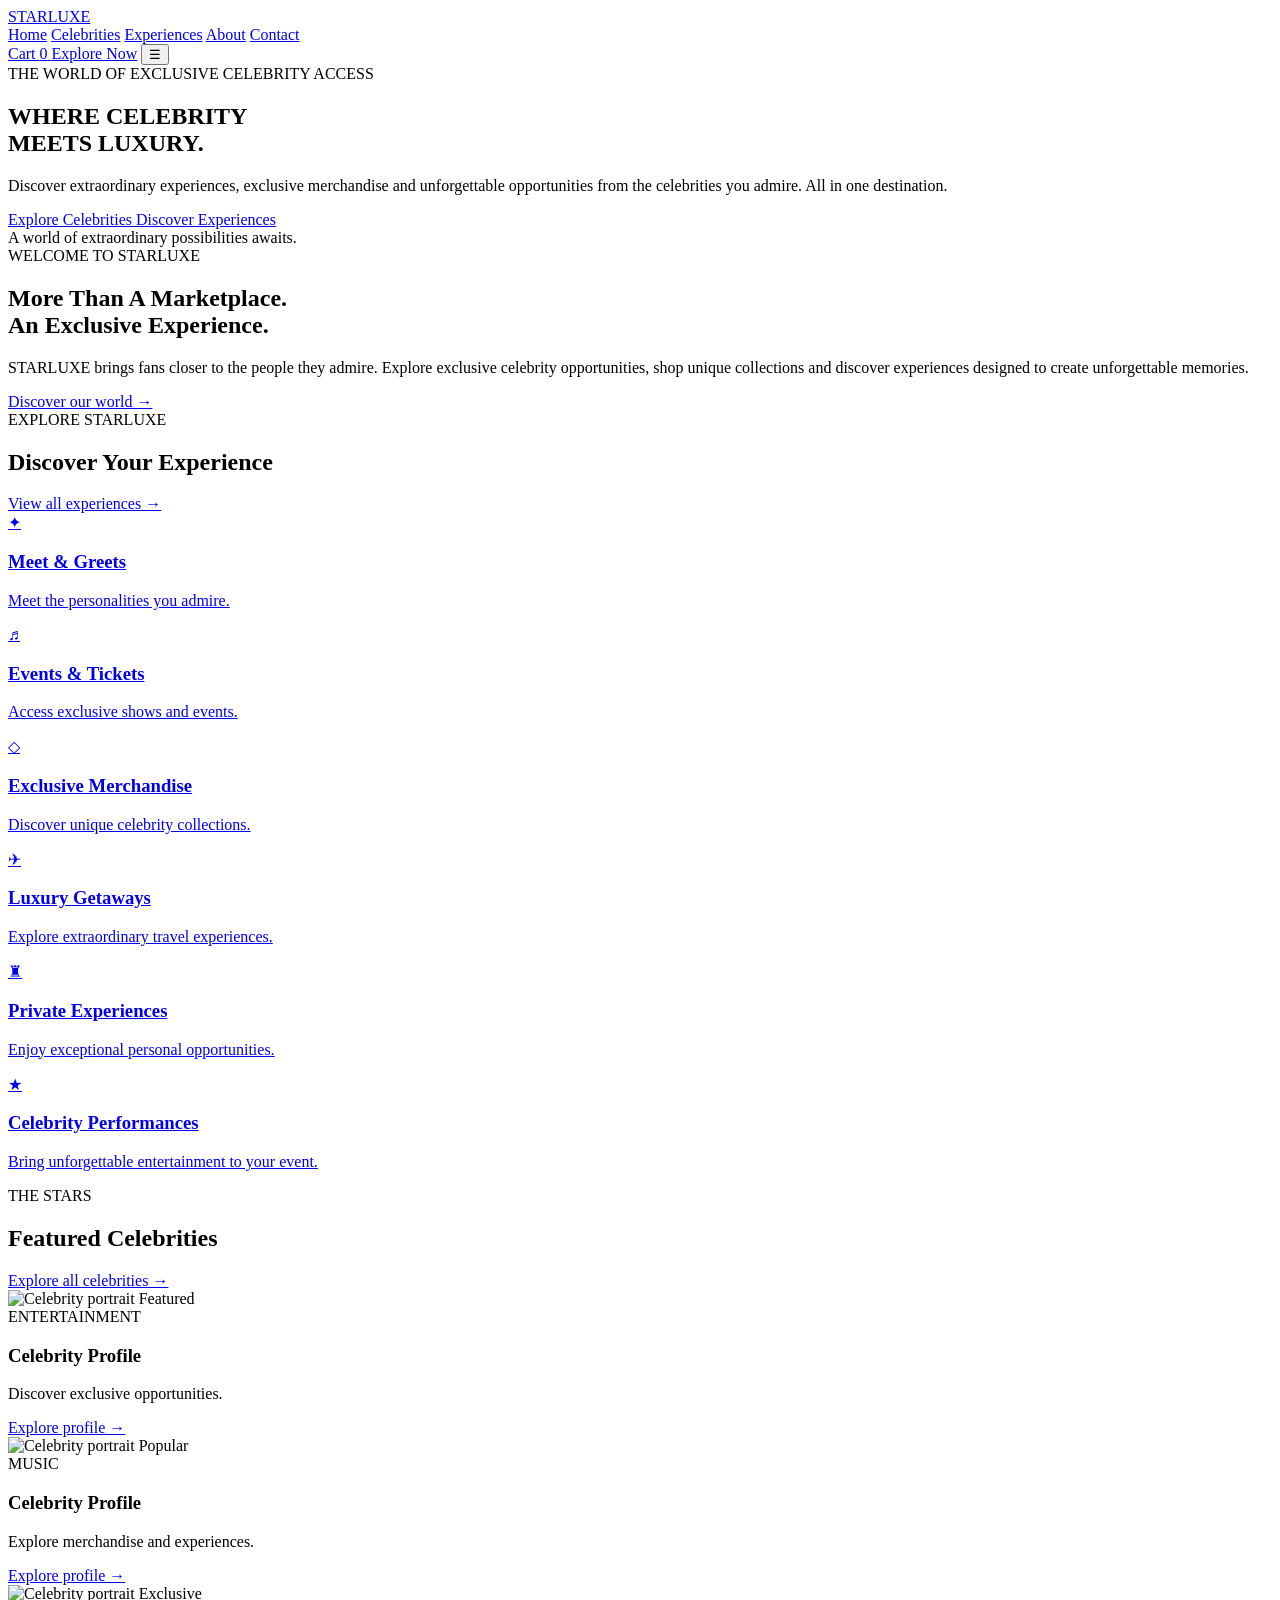
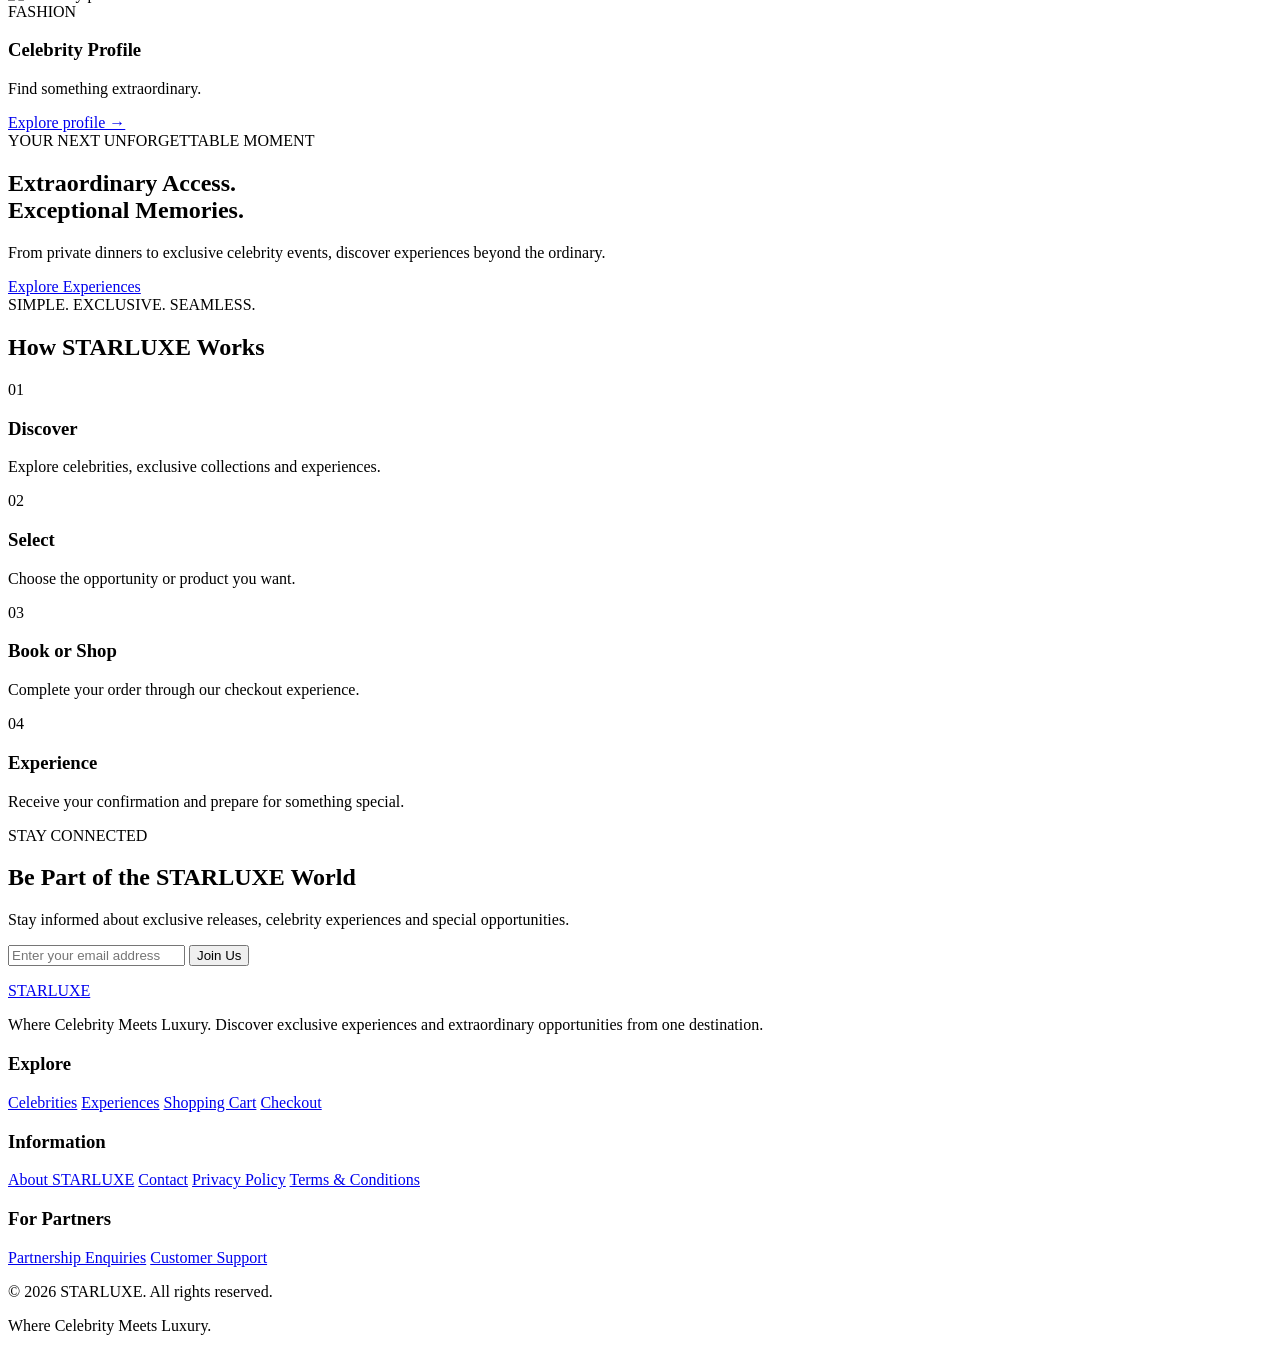
==== index.html @ 8457aee5 "Create STARLUXE homepage" ====
<!DOCTYPE html>
<html lang="en">
<head>
    <meta charset="UTF-8">
    <meta name="viewport" content="width=device-width, initial-scale=1.0">
    <meta name="description" content="STARLUXE — Discover exclusive celebrity experiences, luxury merchandise, private events and unforgettable opportunities.">
    <meta name="theme-color" content="#080808">

    <title>STARLUXE | Where Celebrity Meets Luxury</title>

    <link rel="preconnect" href="https://fonts.googleapis.com">
    <link rel="preconnect" href="https://fonts.gstatic.com" crossorigin>
    <link href="https://fonts.googleapis.com/css2?family=DM+Sans:wght@400;500;600;700&family=Playfair+Display:wght@500;600;700&display=swap" rel="stylesheet">

    <link rel="stylesheet" href="css/styles.css">
</head>

<body>

<header class="site-header">
    <div class="container nav-container">

        <a href="index.html" class="logo">
            STAR<span>LUXE</span>
        </a>

        <nav class="main-nav" id="mainNav">
            <a href="index.html" class="active">Home</a>
            <a href="celebrities.html">Celebrities</a>
            <a href="experiences.html">Experiences</a>
            <a href="#about">About</a>
            <a href="#contact">Contact</a>
        </nav>

        <div class="nav-actions">
            <a href="cart.html" class="cart-link">
                Cart <span class="cart-count" id="cartCount">0</span>
            </a>

            <a href="checkout.html" class="nav-button">Explore Now</a>

            <button class="menu-toggle" id="menuToggle" aria-label="Open navigation">
                ☰
            </button>
        </div>

    </div>
</header>


<main>

    <!-- HERO SECTION -->

    <section class="hero">

        <div class="hero-overlay"></div>

        <div class="container hero-content">

            <span class="eyebrow">THE WORLD OF EXCLUSIVE CELEBRITY ACCESS</span>

            <h1>
                WHERE CELEBRITY<br>
                MEETS <span>LUXURY.</span>
            </h1>

            <p>
                Discover extraordinary experiences, exclusive merchandise
                and unforgettable opportunities from the celebrities you admire.
                All in one destination.
            </p>

            <div class="hero-buttons">
                <a href="celebrities.html" class="btn btn-gold">
                    Explore Celebrities
                </a>

                <a href="experiences.html" class="btn btn-outline">
                    Discover Experiences
                </a>
            </div>

            <div class="hero-note">
                <span class="gold-dot"></span>
                A world of extraordinary possibilities awaits.
            </div>

        </div>

    </section>


    <!-- INTRODUCTION -->

    <section class="intro-section" id="about">

        <div class="container intro-grid">

            <div>
                <span class="section-label">WELCOME TO STARLUXE</span>

                <h2>
                    More Than A Marketplace.<br>
                    <span>An Exclusive Experience.</span>
                </h2>
            </div>

            <div class="intro-description">
                <p>
                    STARLUXE brings fans closer to the people they admire.
                    Explore exclusive celebrity opportunities, shop unique
                    collections and discover experiences designed to create
                    unforgettable memories.
                </p>

                <a href="celebrities.html" class="text-link">
                    Discover our world →
                </a>
            </div>

        </div>

    </section>


    <!-- CATEGORIES -->

    <section class="categories-section">

        <div class="container">

            <div class="section-heading">
                <div>
                    <span class="section-label">EXPLORE STARLUXE</span>
                    <h2>Discover Your <span>Experience</span></h2>
                </div>

                <a href="experiences.html" class="text-link">
                    View all experiences →
                </a>
            </div>


            <div class="category-grid">

                <a href="experiences.html?category=meet-and-greet" class="category-card">
                    <div class="category-icon">✦</div>
                    <h3>Meet & Greets</h3>
                    <p>Meet the personalities you admire.</p>
                </a>

                <a href="experiences.html?category=events" class="category-card">
                    <div class="category-icon">♬</div>
                    <h3>Events & Tickets</h3>
                    <p>Access exclusive shows and events.</p>
                </a>

                <a href="experiences.html?category=merchandise" class="category-card">
                    <div class="category-icon">◇</div>
                    <h3>Exclusive Merchandise</h3>
                    <p>Discover unique celebrity collections.</p>
                </a>

                <a href="experiences.html?category=vacations" class="category-card">
                    <div class="category-icon">✈</div>
                    <h3>Luxury Getaways</h3>
                    <p>Explore extraordinary travel experiences.</p>
                </a>

                <a href="experiences.html?category=private-dining" class="category-card">
                    <div class="category-icon">♜</div>
                    <h3>Private Experiences</h3>
                    <p>Enjoy exceptional personal opportunities.</p>
                </a>

                <a href="experiences.html?category=performances" class="category-card">
                    <div class="category-icon">★</div>
                    <h3>Celebrity Performances</h3>
                    <p>Bring unforgettable entertainment to your event.</p>
                </a>

            </div>

        </div>

    </section>


    <!-- FEATURED CELEBRITIES -->

    <section class="featured-section">

        <div class="container">

            <div class="section-heading">
                <div>
                    <span class="section-label">THE STARS</span>
                    <h2>Featured <span>Celebrities</span></h2>
                </div>

                <a href="celebrities.html" class="text-link">
                    Explore all celebrities →
                </a>
            </div>


            <div class="celebrity-grid">

                <article class="celebrity-card">
                    <div class="celebrity-image">
                        <img
                            src="https://images.unsplash.com/photo-1534528741775-53994a69daeb?w=700"
                            alt="Celebrity portrait"
                            loading="lazy"
                        >
                        <span class="image-tag">Featured</span>
                    </div>

                    <div class="celebrity-info">
                        <span class="celebrity-category">ENTERTAINMENT</span>
                        <h3>Celebrity Profile</h3>
                        <p>Discover exclusive opportunities.</p>
                        <a href="celebrities.html" class="text-link">Explore profile →</a>
                    </div>
                </article>


                <article class="celebrity-card">
                    <div class="celebrity-image">
                        <img
                            src="https://images.unsplash.com/photo-1500648767791-00dcc994a43e?w=700"
                            alt="Celebrity portrait"
                            loading="lazy"
                        >
                        <span class="image-tag">Popular</span>
                    </div>

                    <div class="celebrity-info">
                        <span class="celebrity-category">MUSIC</span>
                        <h3>Celebrity Profile</h3>
                        <p>Explore merchandise and experiences.</p>
                        <a href="celebrities.html" class="text-link">Explore profile →</a>
                    </div>
                </article>


                <article class="celebrity-card">
                    <div class="celebrity-image">
                        <img
                            src="https://images.unsplash.com/photo-1531123897727-8f129e1688ce?w=700"
                            alt="Celebrity portrait"
                            loading="lazy"
                        >
                        <span class="image-tag">Exclusive</span>
                    </div>

                    <div class="celebrity-info">
                        <span class="celebrity-category">FASHION</span>
                        <h3>Celebrity Profile</h3>
                        <p>Find something extraordinary.</p>
                        <a href="celebrities.html" class="text-link">Explore profile →</a>
                    </div>
                </article>

            </div>

        </div>

    </section>


    <!-- PREMIUM PROMOTION -->

    <section class="experience-banner">

        <div class="container banner-content">

            <span class="section-label">YOUR NEXT UNFORGETTABLE MOMENT</span>

            <h2>
                Extraordinary Access.<br>
                <span>Exceptional Memories.</span>
            </h2>

            <p>
                From private dinners to exclusive celebrity events,
                discover experiences beyond the ordinary.
            </p>

            <a href="experiences.html" class="btn btn-gold">
                Explore Experiences
            </a>

        </div>

    </section>


    <!-- HOW IT WORKS -->

    <section class="how-section">

        <div class="container">

            <div class="section-heading centered">
                <div>
                    <span class="section-label">SIMPLE. EXCLUSIVE. SEAMLESS.</span>
                    <h2>How <span>STARLUXE</span> Works</h2>
                </div>
            </div>

            <div class="steps-grid">

                <div class="step-card">
                    <span class="step-number">01</span>
                    <h3>Discover</h3>
                    <p>Explore celebrities, exclusive collections and experiences.</p>
                </div>

                <div class="step-card">
                    <span class="step-number">02</span>
                    <h3>Select</h3>
                    <p>Choose the opportunity or product you want.</p>
                </div>

                <div class="step-card">
                    <span class="step-number">03</span>
                    <h3>Book or Shop</h3>
                    <p>Complete your order through our checkout experience.</p>
                </div>

                <div class="step-card">
                    <span class="step-number">04</span>
                    <h3>Experience</h3>
                    <p>Receive your confirmation and prepare for something special.</p>
                </div>

            </div>

        </div>

    </section>


    <!-- NEWSLETTER -->

    <section class="newsletter-section">

        <div class="container newsletter-content">

            <span class="section-label">STAY CONNECTED</span>

            <h2>Be Part of the <span>STARLUXE World</span></h2>

            <p>
                Stay informed about exclusive releases, celebrity experiences
                and special opportunities.
            </p>

            <form class="newsletter-form" id="newsletterForm">

                <input
                    type="email"
                    id="newsletterEmail"
                    placeholder="Enter your email address"
                    aria-label="Email address"
                    required
                >

                <button type="submit" class="btn btn-gold">
                    Join Us
                </button>

            </form>

            <p id="newsletterMessage" class="form-message"></p>

        </div>

    </section>

</main>


<!-- FOOTER -->

<footer class="site-footer" id="contact">

    <div class="container footer-grid">

        <div class="footer-brand">

            <a href="index.html" class="logo">
                STAR<span>LUXE</span>
            </a>

            <p>
                Where Celebrity Meets Luxury.
                Discover exclusive experiences and extraordinary opportunities
                from one destination.
            </p>

        </div>


        <div class="footer-column">
            <h3>Explore</h3>
            <a href="celebrities.html">Celebrities</a>
            <a href="experiences.html">Experiences</a>
            <a href="cart.html">Shopping Cart</a>
            <a href="checkout.html">Checkout</a>
        </div>


        <div class="footer-column">
            <h3>Information</h3>
            <a href="#about">About STARLUXE</a>
            <a href="#contact">Contact</a>
            <a href="#">Privacy Policy</a>
            <a href="#">Terms & Conditions</a>
        </div>


        <div class="footer-column">
            <h3>For Partners</h3>
            <a href="mailto:partners@starluxe.com">Partnership Enquiries</a>
            <a href="mailto:support@starluxe.com">Customer Support</a>
        </div>

    </div>


    <div class="container footer-bottom">

        <p>
            © <span id="currentYear"></span> STARLUXE. All rights reserved.
        </p>

        <p>Where Celebrity Meets Luxury.</p>

    </div>

</footer>


<script>
    const menuToggle = document.getElementById("menuToggle");
    const mainNav = document.getElementById("mainNav");

    menuToggle.addEventListener("click", function () {
        mainNav.classList.toggle("show");
    });

    document.getElementById("currentYear").textContent =
        new Date().getFullYear();

    document.getElementById("newsletterForm").addEventListener("submit", function(event) {
        event.preventDefault();

        document.getElementById("newsletterMessage").textContent =
            "Thank you for your interest in STARLUXE! Newsletter registration will be activated soon.";

        document.getElementById("newsletterEmail").value = "";
    });
</script>

</body>
</html>
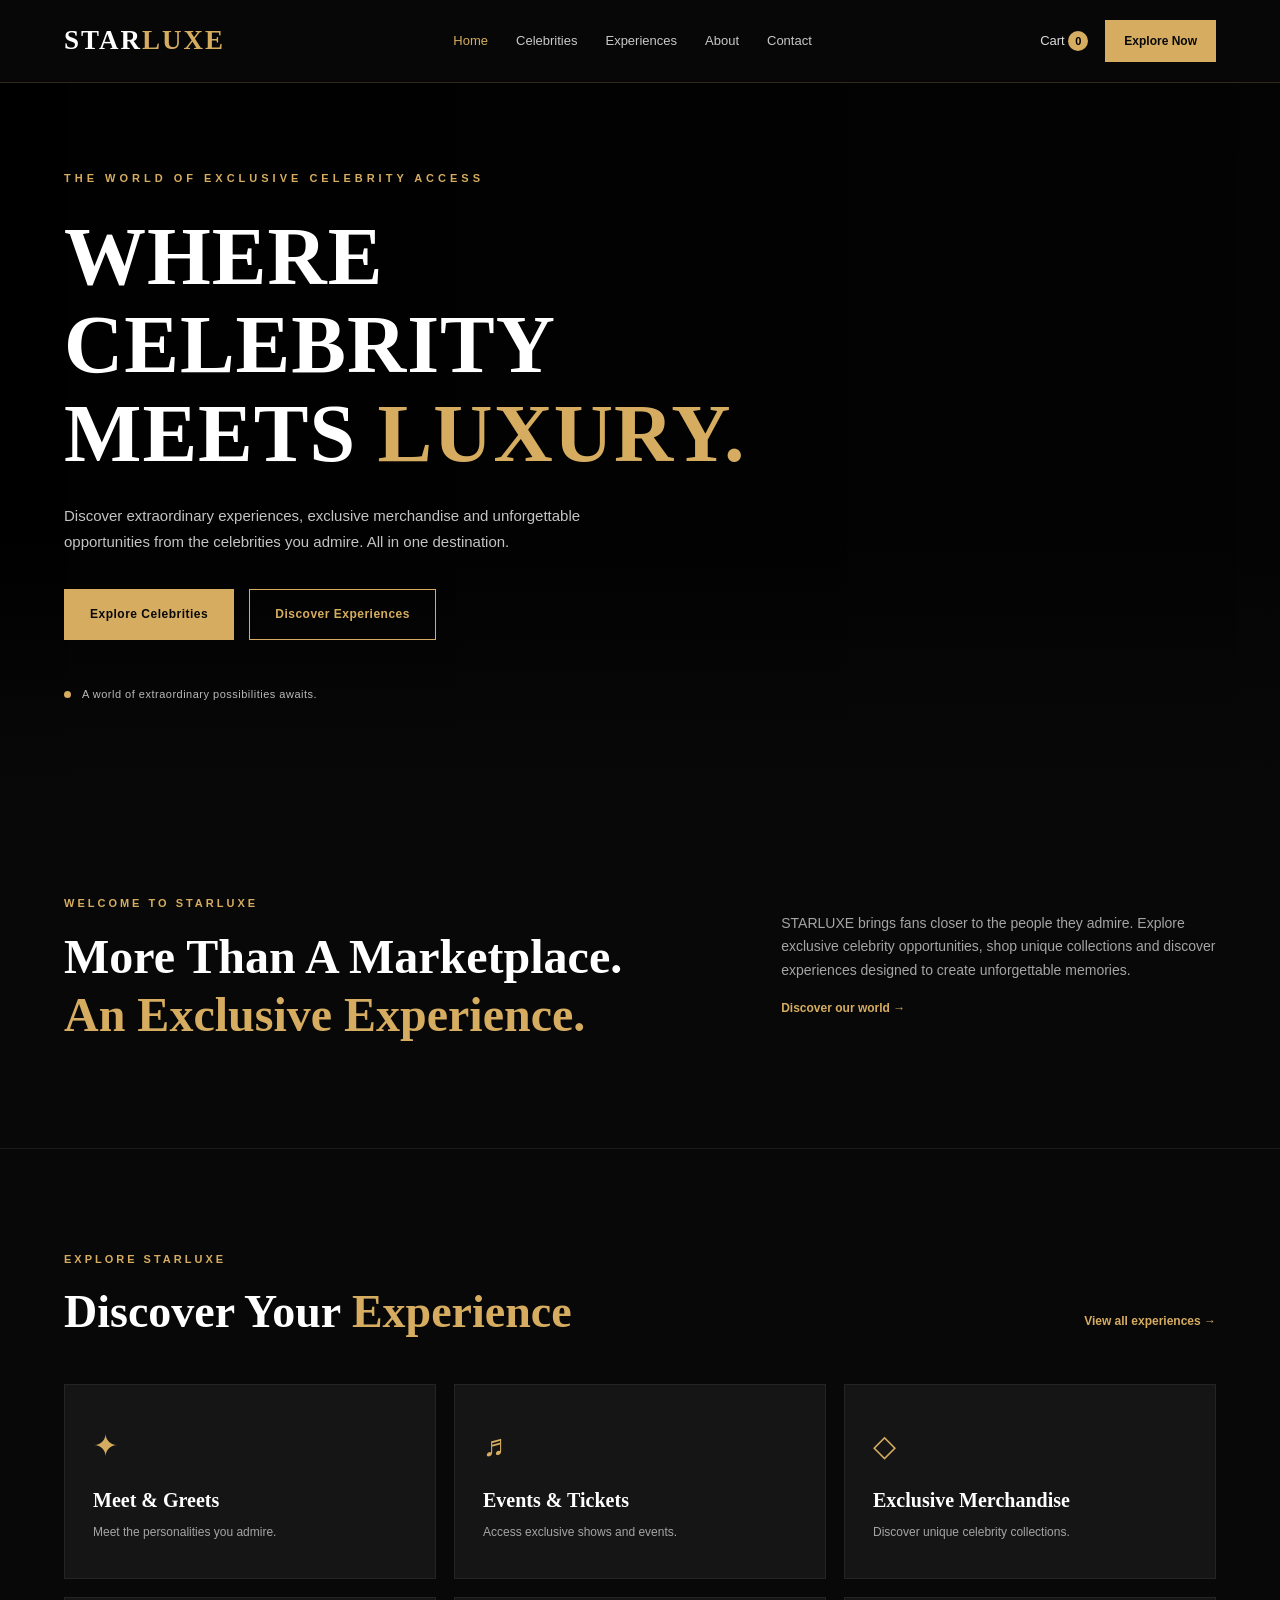
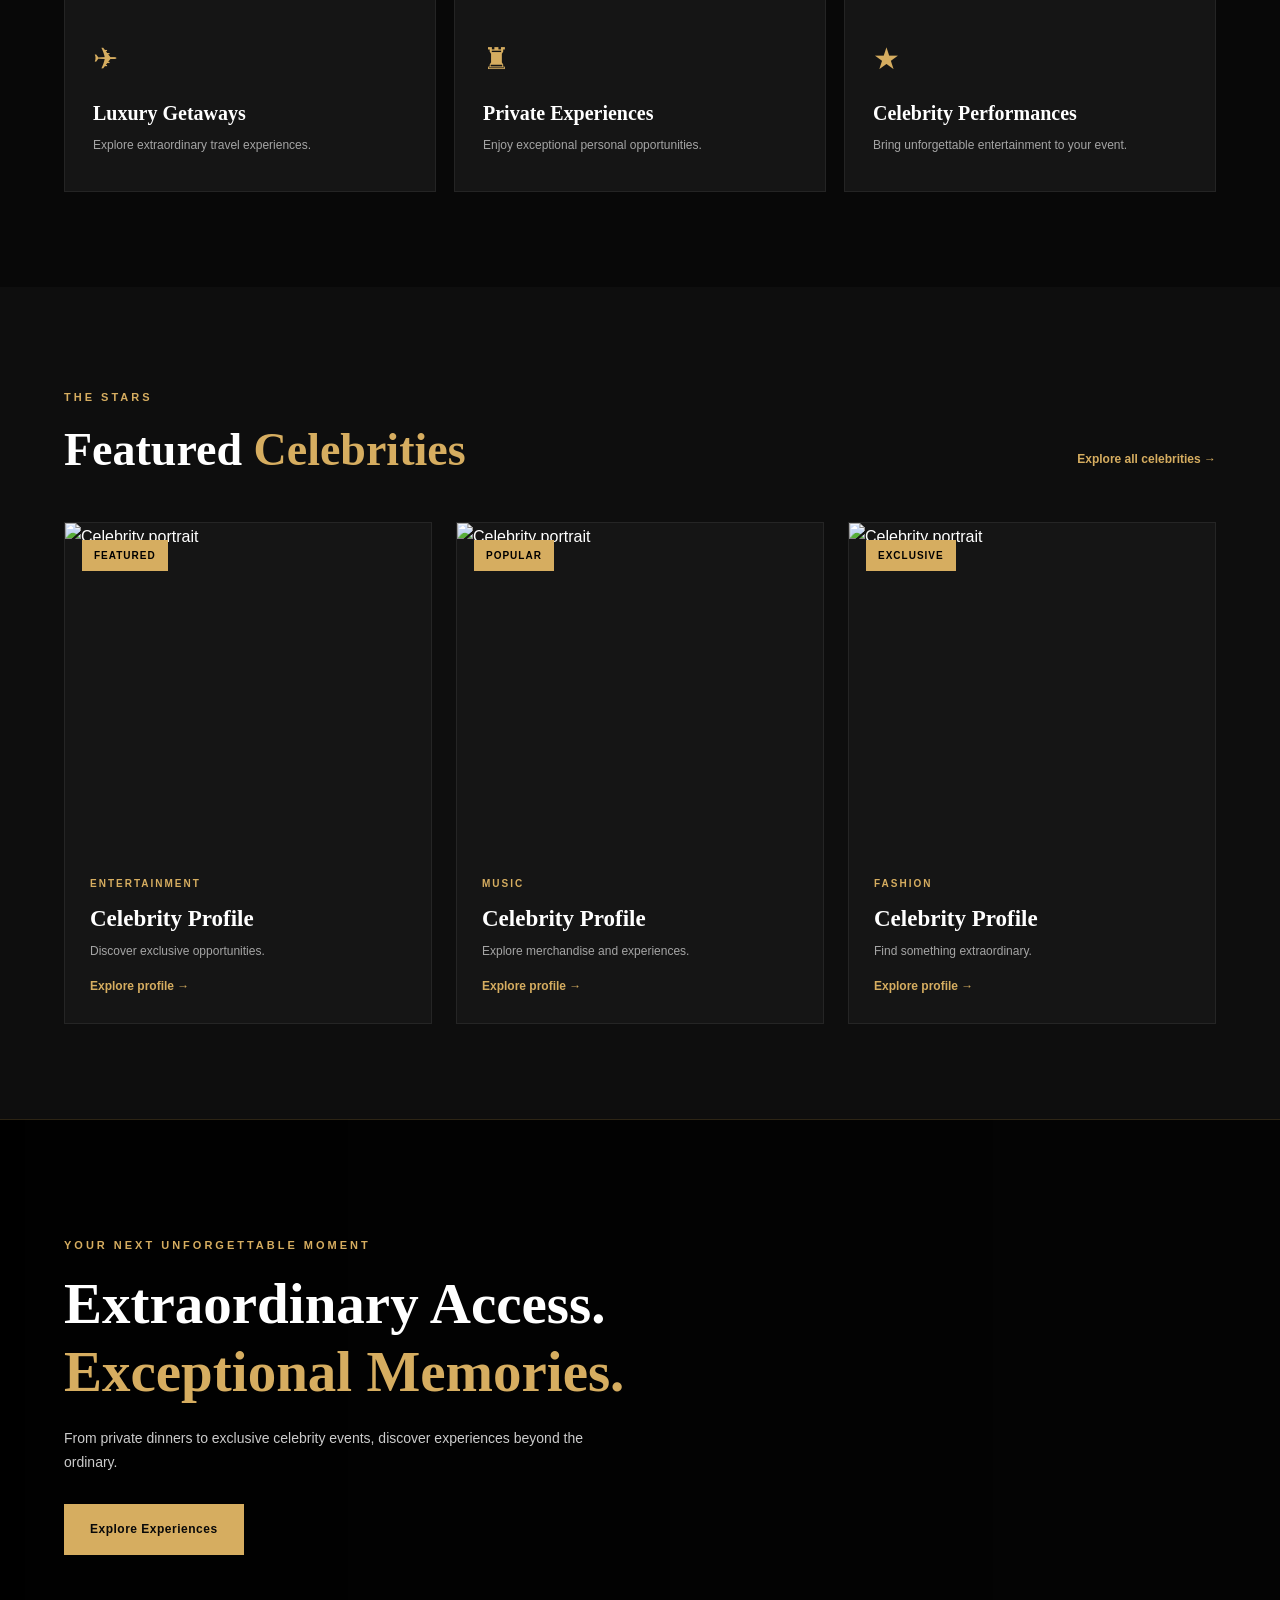
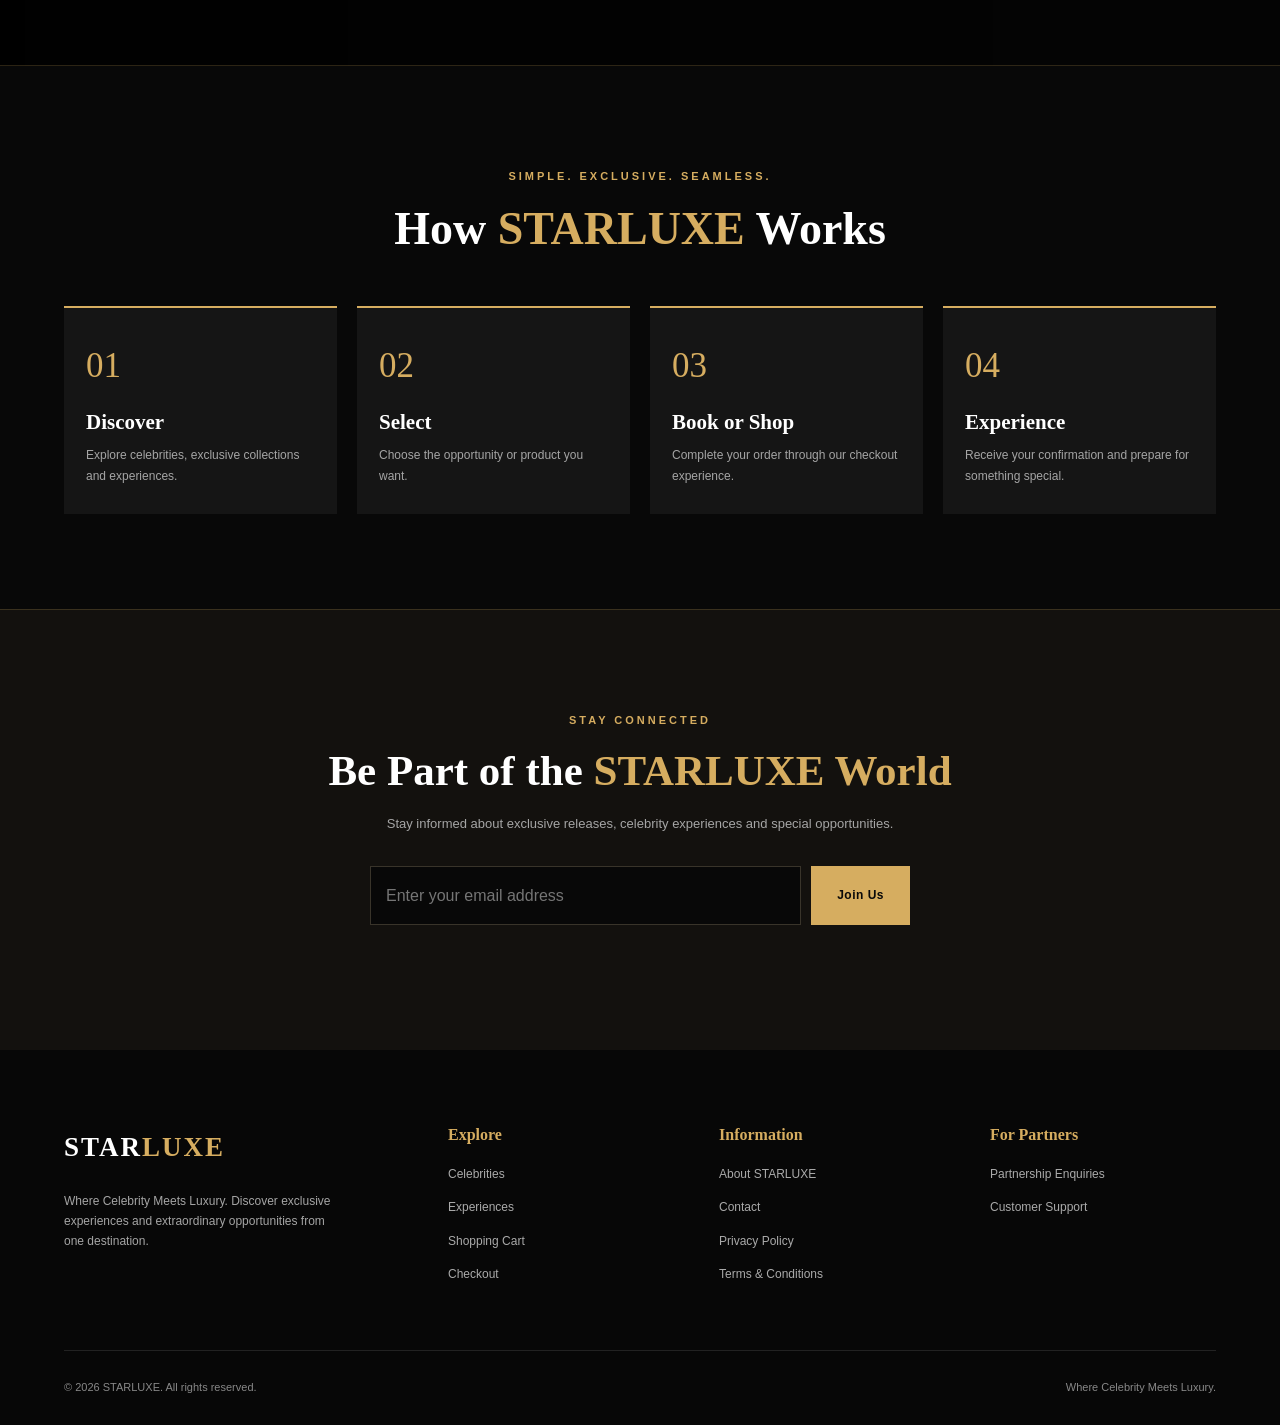
==== commit 41e6a03b: "Update index.html" ====
--- a/index.html
+++ b/index.html
@@ -12,7 +12,7 @@
     <link rel="preconnect" href="https://fonts.gstatic.com" crossorigin>
     <link href="https://fonts.googleapis.com/css2?family=DM+Sans:wght@400;500;600;700&family=Playfair+Display:wght@500;600;700&display=swap" rel="stylesheet">
 
-    <link rel="stylesheet" href="css/styles.css">
+    <link rel="stylesheet" href="styles.css">
 </head>
 
 <body>
--- a/styles.css
+++ b/styles.css
@@ -0,0 +1,864 @@
+/* =========================================
+   STARLUXE — PREMIUM DESIGN SYSTEM
+   Where Celebrity Meets Luxury
+========================================= */
+
+:root {
+    --black: #080808;
+    --dark: #101010;
+    --dark-card: #151515;
+    --gold: #d6ad60;
+    --gold-light: #f0d397;
+    --white: #ffffff;
+    --muted: #a5a5a5;
+    --border: rgba(214, 173, 96, 0.2);
+    --heading-font: 'Playfair Display', serif;
+    --body-font: 'DM Sans', sans-serif;
+}
+
+* {
+    margin: 0;
+    padding: 0;
+    box-sizing: border-box;
+}
+
+html {
+    scroll-behavior: smooth;
+}
+
+body {
+    background: var(--black);
+    color: var(--white);
+    font-family: var(--body-font);
+    line-height: 1.7;
+    overflow-x: hidden;
+}
+
+a {
+    color: inherit;
+    text-decoration: none;
+}
+
+button,
+input {
+    font: inherit;
+}
+
+button {
+    cursor: pointer;
+}
+
+img {
+    display: block;
+    width: 100%;
+}
+
+.container {
+    width: min(1180px, 90%);
+    margin: auto;
+}
+
+.section-label {
+    display: inline-block;
+    color: var(--gold);
+    font-size: 11px;
+    font-weight: 700;
+    letter-spacing: 3px;
+    margin-bottom: 15px;
+}
+
+h1,
+h2,
+h3 {
+    font-family: var(--heading-font);
+    line-height: 1.2;
+}
+
+h2 {
+    font-size: clamp(30px, 4vw, 46px);
+    font-weight: 600;
+}
+
+h2 span,
+.hero h1 span,
+.banner-content h2 span {
+    color: var(--gold);
+}
+
+
+/* =========================================
+   HEADER AND NAVIGATION
+========================================= */
+
+.site-header {
+    position: sticky;
+    top: 0;
+    z-index: 1000;
+    background: rgba(8, 8, 8, 0.96);
+    backdrop-filter: blur(15px);
+    border-bottom: 1px solid var(--border);
+}
+
+.nav-container {
+    min-height: 82px;
+    display: flex;
+    align-items: center;
+    justify-content: space-between;
+    gap: 25px;
+}
+
+.logo {
+    font-family: var(--heading-font);
+    font-size: 27px;
+    font-weight: 700;
+    letter-spacing: 2px;
+    white-space: nowrap;
+}
+
+.logo span {
+    color: var(--gold);
+}
+
+.main-nav {
+    display: flex;
+    align-items: center;
+    gap: 28px;
+}
+
+.main-nav a {
+    color: #c8c8c8;
+    font-size: 13px;
+    transition: 0.3s;
+}
+
+.main-nav a:hover,
+.main-nav a.active {
+    color: var(--gold);
+}
+
+.nav-actions {
+    display: flex;
+    align-items: center;
+    gap: 17px;
+}
+
+.cart-link {
+    font-size: 13px;
+    color: #ddd;
+}
+
+.cart-count {
+    display: inline-flex;
+    align-items: center;
+    justify-content: center;
+    width: 20px;
+    height: 20px;
+    border-radius: 50%;
+    background: var(--gold);
+    color: #000;
+    font-size: 11px;
+    font-weight: 700;
+}
+
+.nav-button {
+    background: var(--gold);
+    color: #090909;
+    padding: 11px 19px;
+    font-size: 12px;
+    font-weight: 700;
+    transition: 0.3s;
+}
+
+.nav-button:hover {
+    background: var(--gold-light);
+}
+
+.menu-toggle {
+    display: none;
+    border: 0;
+    background: transparent;
+    color: var(--gold);
+    font-size: 26px;
+}
+
+
+/* =========================================
+   BUTTONS
+========================================= */
+
+.btn {
+    display: inline-flex;
+    justify-content: center;
+    align-items: center;
+    padding: 14px 25px;
+    font-size: 12px;
+    font-weight: 700;
+    letter-spacing: 0.5px;
+    border: 1px solid transparent;
+    transition: 0.3s;
+}
+
+.btn-gold {
+    background: var(--gold);
+    color: #090909;
+}
+
+.btn-gold:hover {
+    background: var(--gold-light);
+    transform: translateY(-3px);
+}
+
+.btn-outline {
+    border-color: var(--gold);
+    color: var(--gold);
+    background: transparent;
+}
+
+.btn-outline:hover {
+    background: var(--gold);
+    color: #000;
+}
+
+.text-link {
+    display: inline-block;
+    color: var(--gold);
+    font-size: 12px;
+    font-weight: 600;
+    margin-top: 15px;
+    transition: 0.3s;
+}
+
+.text-link:hover {
+    color: var(--gold-light);
+    transform: translateX(4px);
+}
+
+
+/* =========================================
+   HERO SECTION
+========================================= */
+
+.hero {
+    position: relative;
+    min-height: 650px;
+    display: flex;
+    align-items: center;
+    background:
+        linear-gradient(90deg, rgba(0,0,0,0.96), rgba(0,0,0,0.55)),
+        url("https://images.unsplash.com/photo-1519608487953-e999c86e7455?w=1800")
+        center/cover no-repeat;
+}
+
+.hero-overlay {
+    position: absolute;
+    inset: 0;
+    background: linear-gradient(
+        0deg,
+        var(--black),
+        transparent 35%,
+        rgba(0,0,0,0.15)
+    );
+}
+
+.hero-content {
+    position: relative;
+    z-index: 1;
+    padding-top: 80px;
+    padding-bottom: 80px;
+}
+
+.eyebrow {
+    display: inline-block;
+    color: var(--gold);
+    font-size: 11px;
+    letter-spacing: 4px;
+    font-weight: 700;
+    margin-bottom: 25px;
+}
+
+.hero h1 {
+    font-size: clamp(45px, 7vw, 82px);
+    letter-spacing: 1px;
+    max-width: 800px;
+    line-height: 1.08;
+}
+
+.hero-content > p {
+    max-width: 550px;
+    color: #c4c4c4;
+    font-size: 15px;
+    margin-top: 25px;
+}
+
+.hero-buttons {
+    display: flex;
+    flex-wrap: wrap;
+    gap: 15px;
+    margin-top: 35px;
+}
+
+.hero-note {
+    color: #b9b9b9;
+    font-size: 11px;
+    margin-top: 45px;
+    letter-spacing: 0.5px;
+}
+
+.gold-dot {
+    display: inline-block;
+    width: 7px;
+    height: 7px;
+    background: var(--gold);
+    border-radius: 50%;
+    margin-right: 8px;
+}
+
+
+/* =========================================
+   INTRODUCTION
+========================================= */
+
+.intro-section {
+    padding: 105px 0;
+    border-bottom: 1px solid #1c1c1c;
+}
+
+.intro-grid {
+    display: grid;
+    grid-template-columns: 1.2fr 0.8fr;
+    gap: 65px;
+    align-items: center;
+}
+
+.intro-grid h2 {
+    font-size: clamp(32px, 4vw, 48px);
+}
+
+.intro-description p {
+    color: var(--muted);
+    font-size: 14px;
+}
+
+
+/* =========================================
+   SECTION HEADINGS
+========================================= */
+
+.categories-section,
+.featured-section,
+.how-section {
+    padding: 95px 0;
+}
+
+.section-heading {
+    display: flex;
+    justify-content: space-between;
+    align-items: end;
+    gap: 25px;
+    margin-bottom: 45px;
+}
+
+.section-heading .text-link {
+    margin-bottom: 8px;
+}
+
+.centered {
+    justify-content: center;
+    text-align: center;
+}
+
+
+/* =========================================
+   CATEGORY CARDS
+========================================= */
+
+.category-grid {
+    display: grid;
+    grid-template-columns: repeat(3, 1fr);
+    gap: 18px;
+}
+
+.category-card {
+    display: block;
+    background: var(--dark-card);
+    padding: 35px 28px;
+    border: 1px solid #242424;
+    min-height: 195px;
+    transition: 0.35s;
+}
+
+.category-card:hover {
+    border-color: var(--gold);
+    transform: translateY(-6px);
+    background: #1b1915;
+}
+
+.category-icon {
+    color: var(--gold);
+    font-size: 30px;
+    margin-bottom: 17px;
+}
+
+.category-card h3 {
+    font-size: 20px;
+    margin-bottom: 10px;
+}
+
+.category-card p {
+    color: var(--muted);
+    font-size: 12px;
+}
+
+
+/* =========================================
+   CELEBRITY CARDS
+========================================= */
+
+.featured-section {
+    background: #0e0e0e;
+}
+
+.celebrity-grid {
+    display: grid;
+    grid-template-columns: repeat(3, 1fr);
+    gap: 24px;
+}
+
+.celebrity-card {
+    background: var(--dark-card);
+    border: 1px solid #252525;
+    overflow: hidden;
+    transition: 0.35s;
+}
+
+.celebrity-card:hover {
+    transform: translateY(-6px);
+    border-color: var(--gold);
+}
+
+.celebrity-image {
+    height: 320px;
+    position: relative;
+    overflow: hidden;
+}
+
+.celebrity-image img {
+    height: 100%;
+    object-fit: cover;
+    transition: transform 0.5s;
+}
+
+.celebrity-card:hover .celebrity-image img {
+    transform: scale(1.06);
+}
+
+.image-tag {
+    position: absolute;
+    top: 17px;
+    left: 17px;
+    background: var(--gold);
+    color: #000;
+    font-size: 10px;
+    font-weight: 700;
+    padding: 7px 12px;
+    text-transform: uppercase;
+    letter-spacing: 1px;
+}
+
+.celebrity-info {
+    padding: 25px;
+}
+
+.celebrity-category {
+    color: var(--gold);
+    font-size: 10px;
+    font-weight: 700;
+    letter-spacing: 2px;
+}
+
+.celebrity-info h3 {
+    font-size: 23px;
+    margin-top: 10px;
+}
+
+.celebrity-info p {
+    color: var(--muted);
+    font-size: 12px;
+    margin-top: 8px;
+}
+
+
+/* =========================================
+   EXPERIENCE BANNER
+========================================= */
+
+.experience-banner {
+    padding: 110px 0;
+    background:
+        linear-gradient(90deg, rgba(0,0,0,0.95), rgba(0,0,0,0.45)),
+        url("https://images.unsplash.com/photo-1517248135467-4c7edcad34c4?w=1600")
+        center/cover no-repeat;
+    border-top: 1px solid var(--border);
+    border-bottom: 1px solid var(--border);
+}
+
+.banner-content h2 {
+    font-size: clamp(36px, 5vw, 57px);
+    margin-bottom: 20px;
+}
+
+.banner-content p {
+    max-width: 520px;
+    color: #ccc;
+    font-size: 14px;
+    margin-bottom: 30px;
+}
+
+
+/* =========================================
+   HOW IT WORKS
+========================================= */
+
+.steps-grid {
+    display: grid;
+    grid-template-columns: repeat(4, 1fr);
+    gap: 20px;
+    margin-top: 50px;
+}
+
+.step-card {
+    padding: 28px 22px;
+    border-top: 2px solid var(--gold);
+    background: var(--dark-card);
+}
+
+.step-number {
+    font-family: var(--heading-font);
+    color: var(--gold);
+    font-size: 35px;
+}
+
+.step-card h3 {
+    font-size: 21px;
+    margin: 15px 0 10px;
+}
+
+.step-card p {
+    font-size: 12px;
+    color: var(--muted);
+}
+
+
+/* =========================================
+   NEWSLETTER
+========================================= */
+
+.newsletter-section {
+    padding: 95px 0;
+    background: #13110e;
+    text-align: center;
+    border-top: 1px solid var(--border);
+}
+
+.newsletter-content h2 {
+    font-size: clamp(30px, 4vw, 43px);
+}
+
+.newsletter-content > p {
+    color: var(--muted);
+    font-size: 13px;
+    margin: 17px auto 30px;
+    max-width: 520px;
+}
+
+.newsletter-form {
+    display: flex;
+    max-width: 540px;
+    margin: auto;
+    gap: 10px;
+}
+
+.newsletter-form input {
+    flex: 1;
+    min-width: 0;
+    background: #080808;
+    border: 1px solid #39342a;
+    color: white;
+    padding: 15px;
+    outline: none;
+}
+
+.newsletter-form input:focus {
+    border-color: var(--gold);
+}
+
+.form-message {
+    color: var(--gold-light);
+    font-size: 12px;
+    margin-top: 15px;
+}
+
+
+/* =========================================
+   FOOTER
+========================================= */
+
+.site-footer {
+    padding-top: 75px;
+    background: #070707;
+}
+
+.footer-grid {
+    display: grid;
+    grid-template-columns: 1.5fr 1fr 1fr 1fr;
+    gap: 45px;
+    padding-bottom: 65px;
+}
+
+.footer-brand p {
+    max-width: 280px;
+    color: var(--muted);
+    font-size: 12px;
+    margin-top: 20px;
+}
+
+.footer-column {
+    display: flex;
+    flex-direction: column;
+    gap: 13px;
+}
+
+.footer-column h3 {
+    color: var(--gold);
+    font-size: 16px;
+    margin-bottom: 7px;
+}
+
+.footer-column a {
+    color: #aaa;
+    font-size: 12px;
+    transition: 0.3s;
+}
+
+.footer-column a:hover {
+    color: var(--gold);
+}
+
+.footer-bottom {
+    border-top: 1px solid #222;
+    min-height: 75px;
+    display: flex;
+    justify-content: space-between;
+    align-items: center;
+    gap: 15px;
+}
+
+.footer-bottom p {
+    color: #888;
+    font-size: 11px;
+}
+
+
+/* =========================================
+   MOBILE RESPONSIVENESS
+========================================= */
+
+@media (max-width: 900px) {
+
+    .main-nav {
+        gap: 15px;
+    }
+
+    .main-nav a {
+        font-size: 11px;
+    }
+
+    .intro-grid {
+        gap: 30px;
+    }
+
+    .footer-grid {
+        grid-template-columns: repeat(2, 1fr);
+    }
+
+    .steps-grid {
+        grid-template-columns: repeat(2, 1fr);
+    }
+}
+
+
+@media (max-width: 650px) {
+
+    .nav-container {
+        min-height: 70px;
+    }
+
+    .logo {
+        font-size: 23px;
+    }
+
+    .nav-button {
+        display: none;
+    }
+
+    .menu-toggle {
+        display: block;
+    }
+
+    .main-nav {
+        position: absolute;
+        top: 70px;
+        left: 0;
+        right: 0;
+        display: none;
+        flex-direction: column;
+        align-items: stretch;
+        gap: 0;
+        background: #101010;
+        padding: 12px 5%;
+        border-bottom: 1px solid var(--border);
+    }
+
+    .main-nav.show {
+        display: flex;
+    }
+
+    .main-nav a {
+        padding: 13px 0;
+        border-bottom: 1px solid #242424;
+        font-size: 13px;
+    }
+
+    .nav-actions {
+        gap: 12px;
+    }
+
+    .cart-link {
+        font-size: 11px;
+    }
+
+    .hero {
+        min-height: 590px;
+        background-position: 60% center;
+    }
+
+    .hero-content {
+        padding-top: 65px;
+        padding-bottom: 65px;
+    }
+
+    .eyebrow {
+        font-size: 9px;
+        letter-spacing: 2px;
+    }
+
+    .hero h1 {
+        font-size: clamp(40px, 12vw, 58px);
+    }
+
+    .hero-content > p {
+        font-size: 13px;
+    }
+
+    .hero-buttons {
+        flex-direction: column;
+        align-items: stretch;
+        max-width: 280px;
+    }
+
+    .hero-note {
+        margin-top: 30px;
+    }
+
+    .intro-section,
+    .categories-section,
+    .featured-section,
+    .how-section,
+    .newsletter-section {
+        padding: 70px 0;
+    }
+
+    .intro-grid {
+        grid-template-columns: 1fr;
+        gap: 25px;
+    }
+
+    .section-heading {
+        align-items: flex-start;
+        flex-direction: column;
+        gap: 10px;
+        margin-bottom: 30px;
+    }
+
+    .category-grid {
+        grid-template-columns: repeat(2, 1fr);
+        gap: 12px;
+    }
+
+    .category-card {
+        padding: 22px 15px;
+        min-height: 175px;
+    }
+
+    .category-card h3 {
+        font-size: 17px;
+    }
+
+    .category-card p {
+        font-size: 11px;
+    }
+
+    .celebrity-grid {
+        grid-template-columns: 1fr;
+    }
+
+    .celebrity-image {
+        height: 350px;
+    }
+
+    .experience-banner {
+        padding: 75px 0;
+        background-position: center;
+    }
+
+    .steps-grid {
+        grid-template-columns: 1fr;
+    }
+
+    .newsletter-form {
+        flex-direction: column;
+    }
+
+    .newsletter-form .btn {
+        width: 100%;
+    }
+
+    .footer-grid {
+        grid-template-columns: 1fr 1fr;
+        gap: 35px 20px;
+    }
+
+    .footer-bottom {
+        flex-direction: column;
+        justify-content: center;
+        text-align: center;
+        padding: 20px 0;
+    }
+}
+
+
+@media (max-width: 380px) {
+
+    .category-grid {
+        grid-template-columns: 1fr;
+    }
+
+    .footer-grid {
+        grid-template-columns: 1fr;
+    }
+
+    .logo {
+        font-size: 20px;
+    }
+
+}
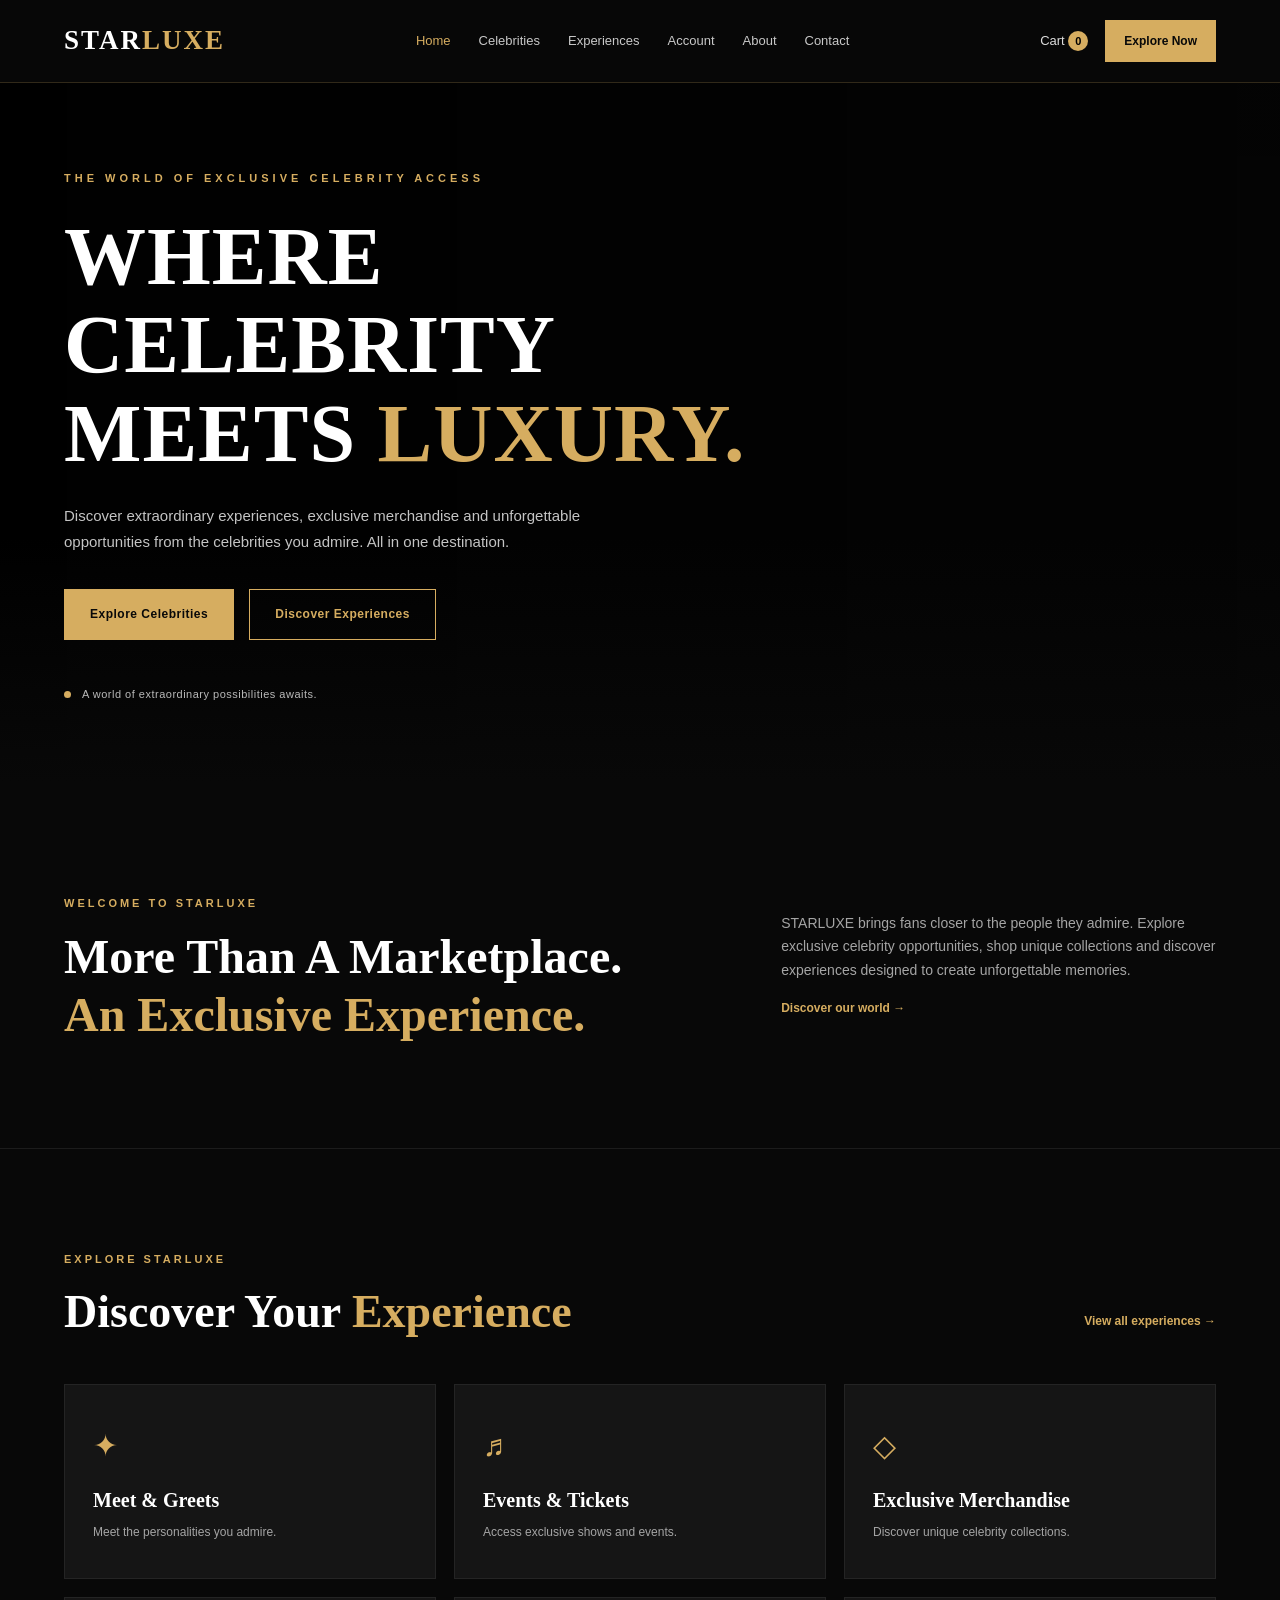
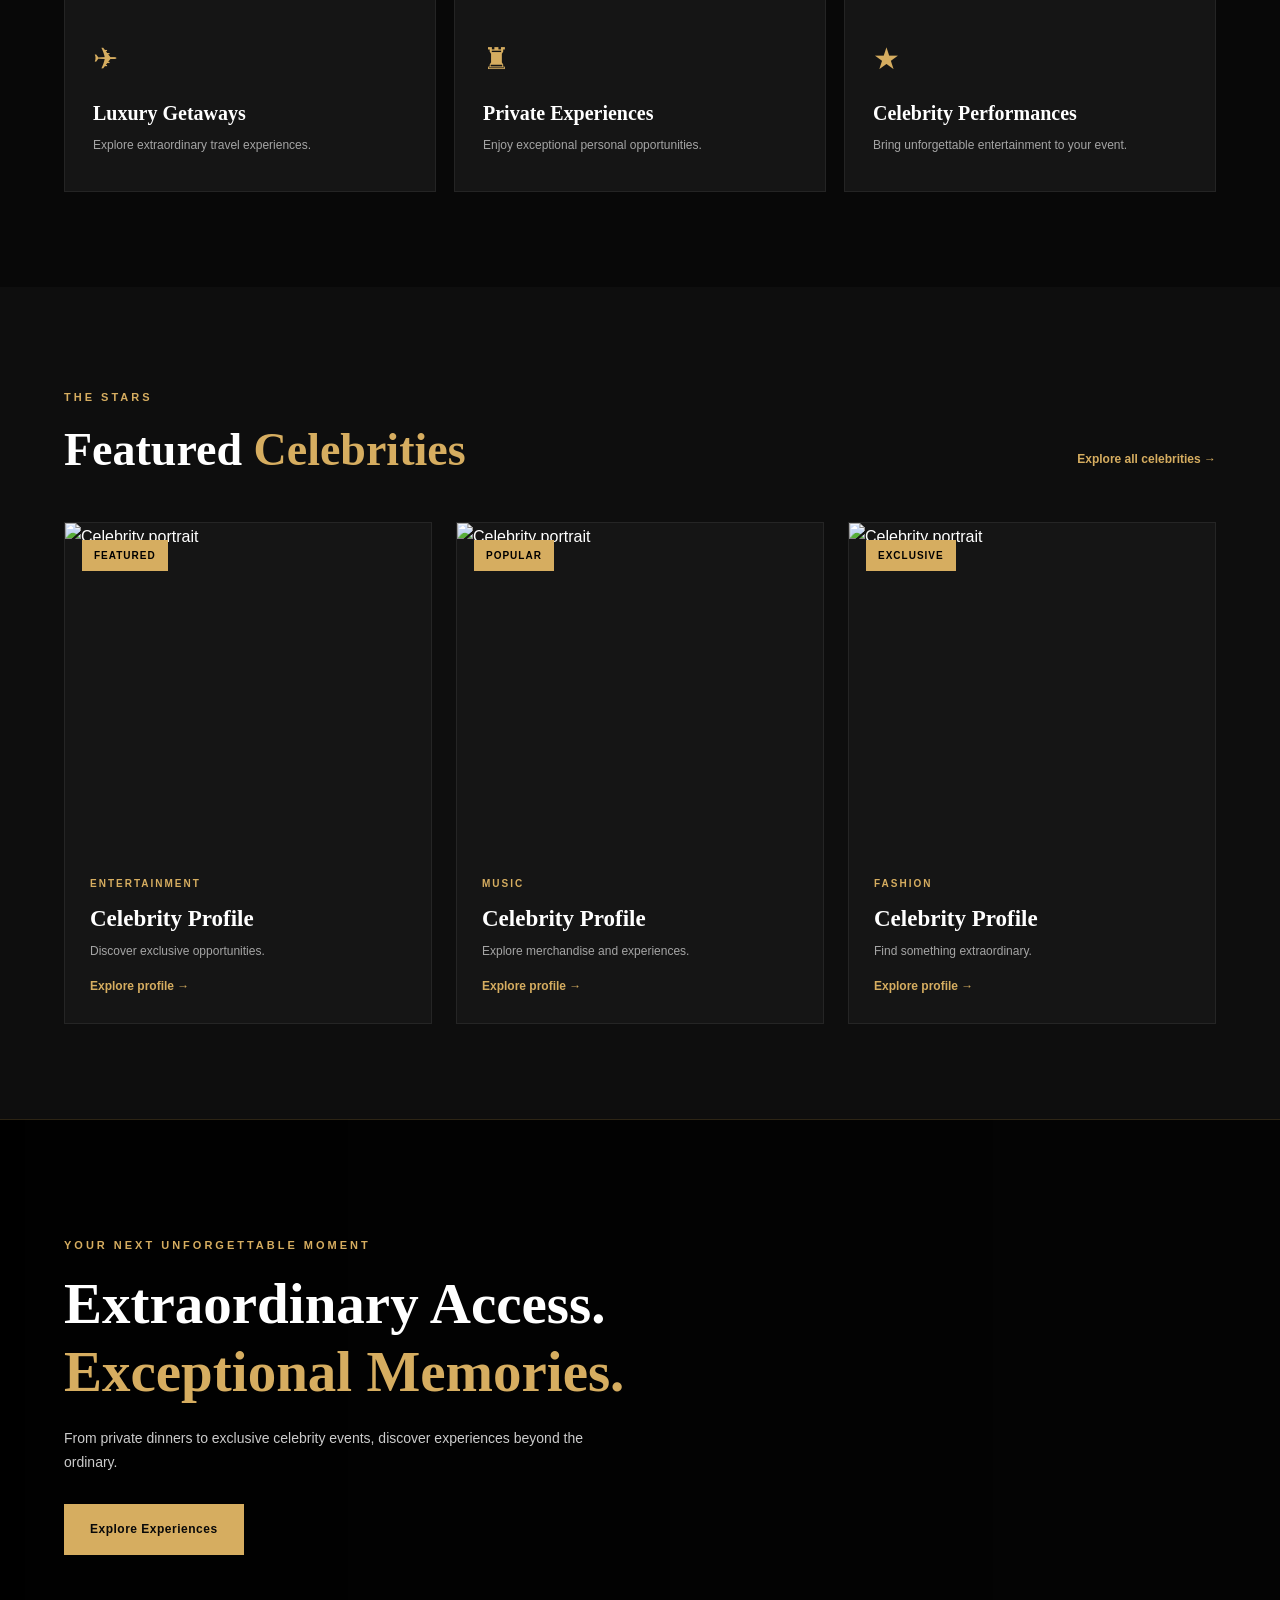
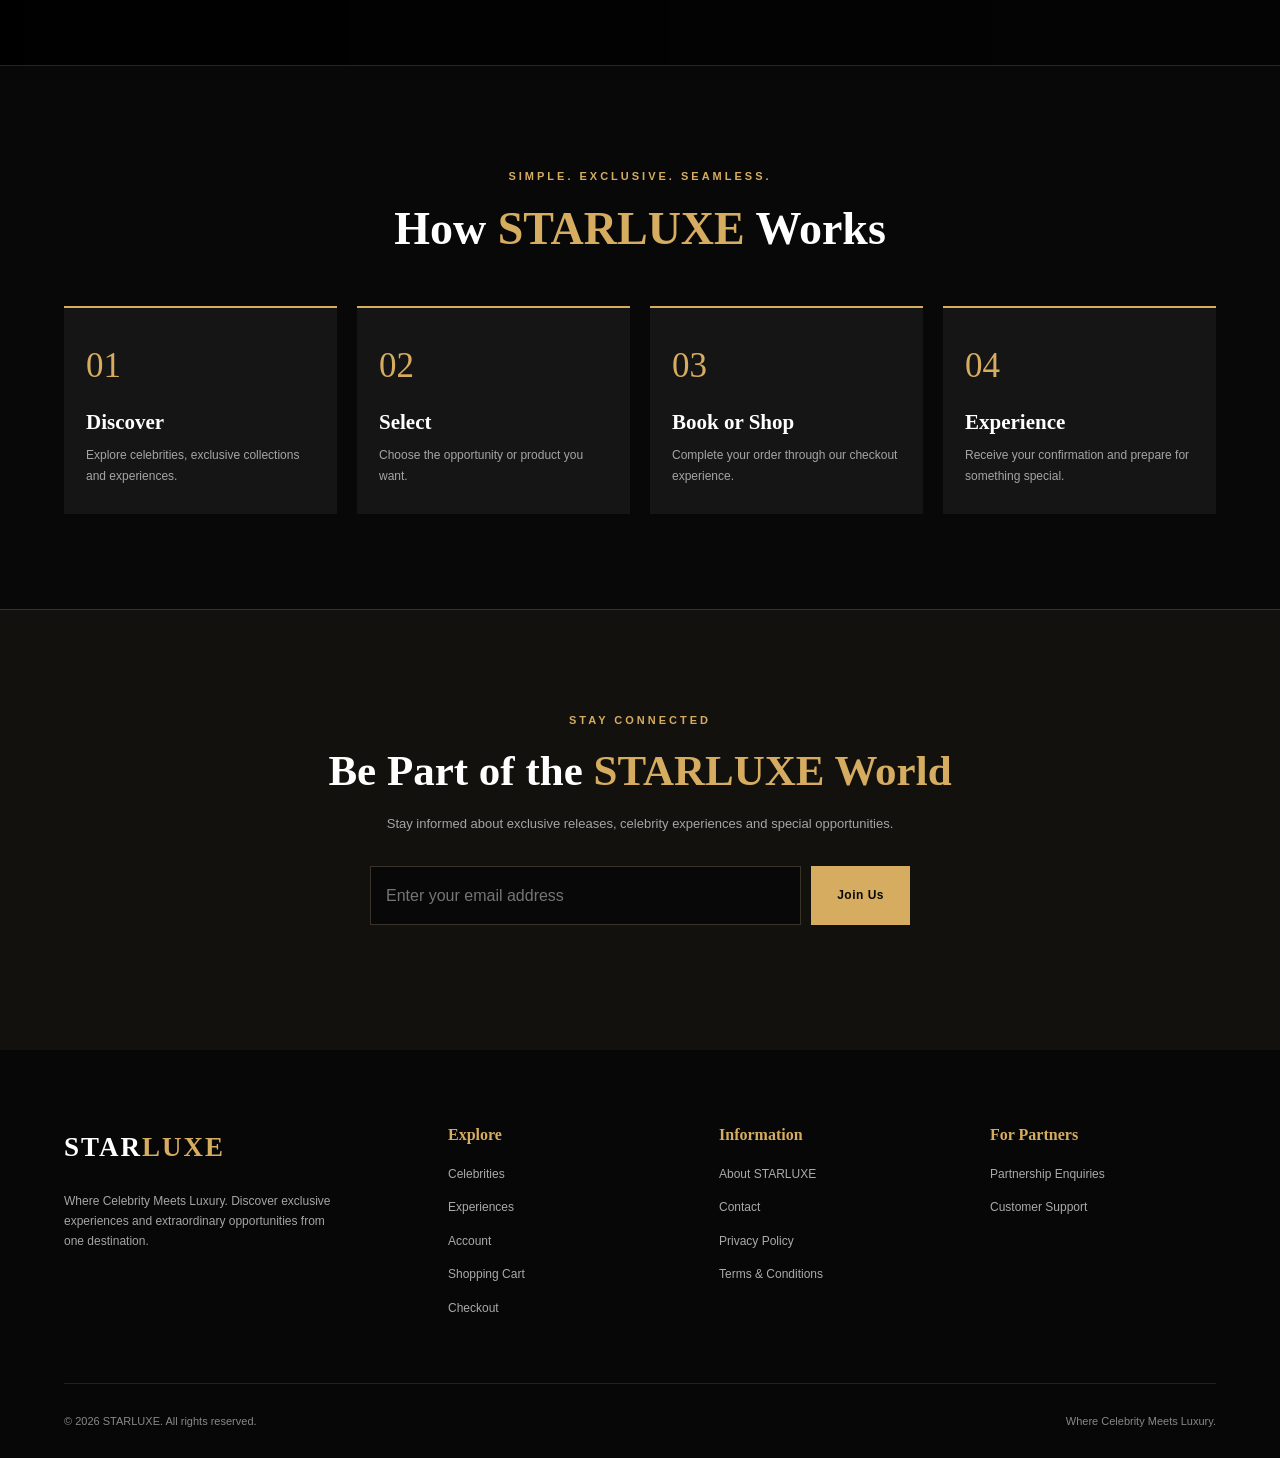
==== commit 85b0e759: "Add Account navigation to STARLUXE homepage." ====
--- a/index.html
+++ b/index.html
@@ -1,3 +1,4 @@
+
 <!DOCTYPE html>
 <html lang="en">
 <head>
@@ -28,6 +29,7 @@
             <a href="index.html" class="active">Home</a>
             <a href="celebrities.html">Celebrities</a>
             <a href="experiences.html">Experiences</a>
+            <a href="account.html">Account</a>
             <a href="#about">About</a>
             <a href="#contact">Contact</a>
         </nav>
@@ -408,6 +410,7 @@
             <h3>Explore</h3>
             <a href="celebrities.html">Celebrities</a>
             <a href="experiences.html">Experiences</a>
+            <a href="account.html">Account</a>
             <a href="cart.html">Shopping Cart</a>
             <a href="checkout.html">Checkout</a>
         </div>
